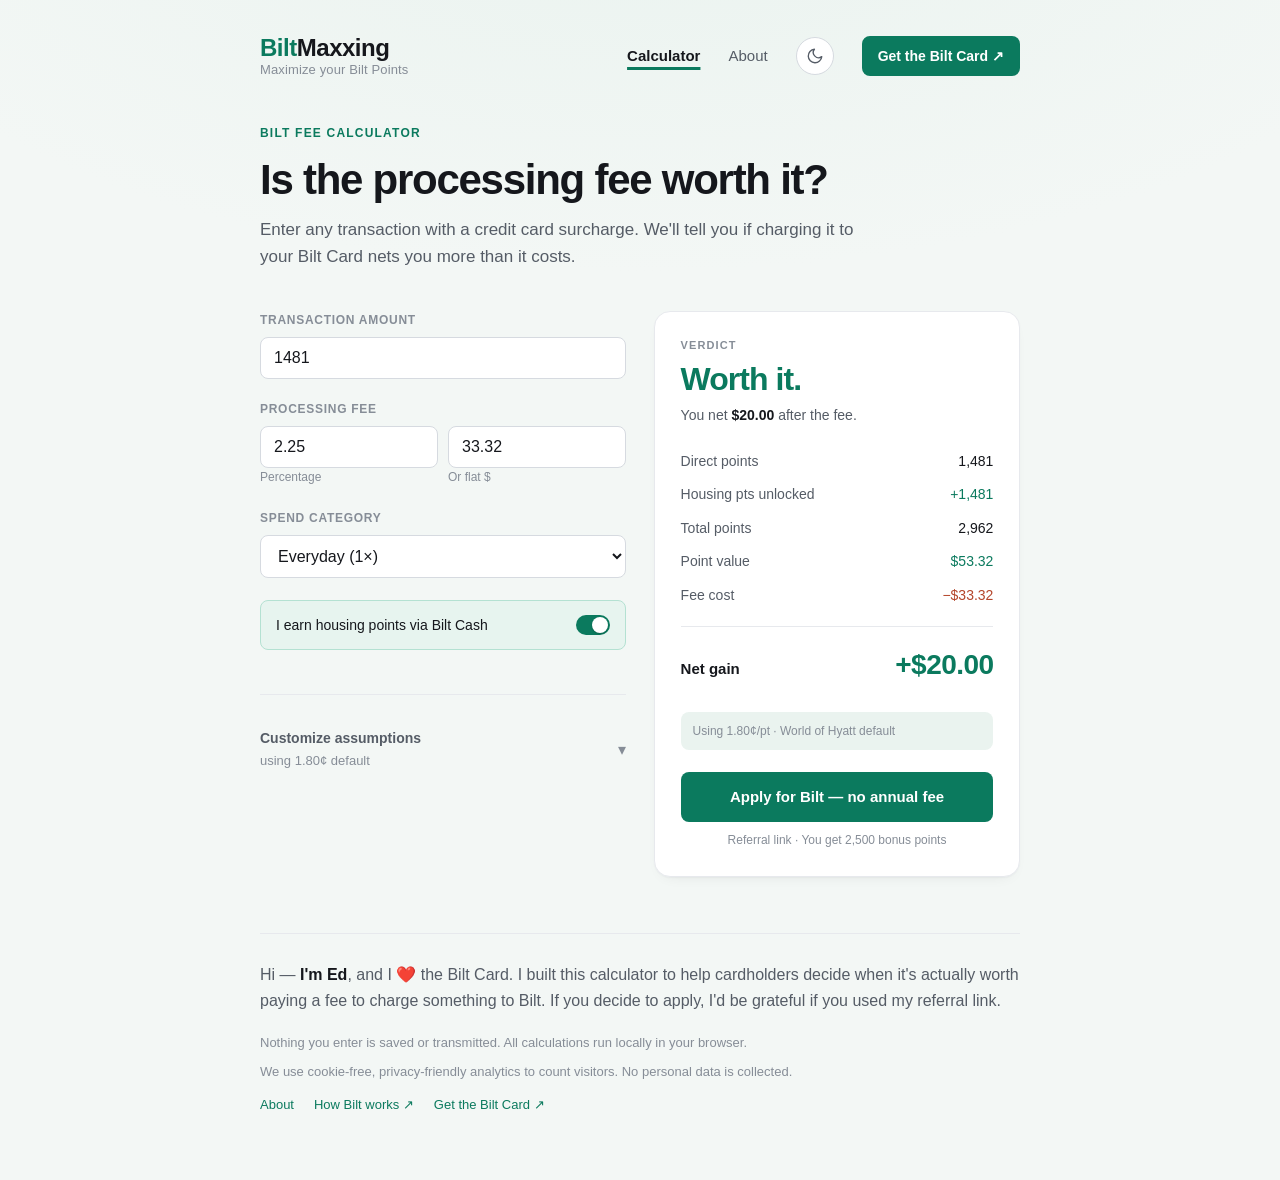
==== index.html @ 5be27d8b "chore: remove hardcoded number of transfer partners" ====
<!DOCTYPE html>
<html lang="en">
<head>
  <meta charset="UTF-8" />
  <meta name="viewport" content="width=device-width, initial-scale=1.0" />
  <title>BiltMaxxing — Is the processing fee worth it?</title>
  <meta name="description" content="Enter any transaction with a credit card surcharge. Find out if paying it to your Bilt Card nets you more than it costs." />
  <link rel="icon" href="favicon.svg" type="image/svg+xml" />
  <link rel="stylesheet" href="style.css" />
  <script>
    (function () {
      function apply(t) {
        if (t === 'bilt') document.documentElement.setAttribute('data-theme', 'bilt');
        else document.documentElement.removeAttribute('data-theme');
      }
      var qp = new URLSearchParams(location.search).get('theme');
      var stored = null; try { stored = localStorage.getItem('bon-theme'); } catch (e) {}
      var sysDark = window.matchMedia && window.matchMedia('(prefers-color-scheme: dark)').matches;
      apply(qp || stored || (sysDark ? 'bilt' : 'light'));
      window.toggleTheme = function () {
        var next = document.documentElement.getAttribute('data-theme') === 'bilt' ? 'light' : 'bilt';
        apply(next);
        try { localStorage.setItem('bon-theme', next); } catch (e) {}
      };
    })();
  </script>
</head>
<body>

<h1 class="sr-only">BiltMaxxing — Bilt fee calculator</h1>

<div class="page-bg">
<div class="site">

  <nav class="nav">
    <div class="nav-logo-group">
      <div class="nav-logo"><span class="teal">Bilt</span>Maxxing</div>
      <div class="nav-tagline">Maximize your Bilt Points</div>
    </div>
    <div class="nav-links">
      <a href="index.html" class="nav-link active">Calculator</a>
      <a href="about.html" class="nav-link">About</a>
      <button class="theme-btn" type="button" onclick="toggleTheme()" aria-label="Switch between light and dark" title="Switch theme">
        <svg class="ic-moon" viewBox="0 0 24 24" fill="none" stroke="currentColor" stroke-width="1.8" stroke-linecap="round" stroke-linejoin="round"><path d="M21 12.8A9 9 0 1 1 11.2 3a7 7 0 0 0 9.8 9.8Z"></path></svg>
        <svg class="ic-sun" viewBox="0 0 24 24" fill="none" stroke="currentColor" stroke-width="1.8" stroke-linecap="round" stroke-linejoin="round"><circle cx="12" cy="12" r="4"></circle><path d="M12 2v2M12 20v2M4.9 4.9l1.4 1.4M17.7 17.7l1.4 1.4M2 12h2M20 12h2M4.9 19.1l1.4-1.4M17.7 6.3l1.4-1.4"></path></svg>
      </button>
      <a href="https://www.bilt.com/card?invite=K5TUKEWD" target="_blank" rel="noopener" class="nav-cta">Get the Bilt Card ↗</a>
    </div>
  </nav>

  <div class="hero">
    <div class="hero-eyebrow">Bilt fee calculator</div>
    <h2 class="hero-headline">Is the processing fee worth it?</h2>
    <p class="hero-sub">Enter any transaction with a credit card surcharge. We'll tell you if charging it to your Bilt Card nets you more than it costs.</p>
  </div>

  <div class="calc-grid">
    <div class="input-panel">

      <div class="field">
        <label for="amount">Transaction amount</label>
        <input type="number" id="amount" value="1481" min="0" oninput="syncFee();calc()" />
      </div>

      <div class="field">
        <label>Processing fee</label>
        <div class="field-row">
          <div>
            <input type="number" id="feePct" value="2.25" step="0.01" min="0" oninput="syncFee('pct')" />
            <div class="field-hint">Percentage</div>
          </div>
          <div>
            <input type="number" id="feeDollar" min="0" step="0.01" oninput="syncFee('dollar')" />
            <div class="field-hint">Or flat $</div>
          </div>
        </div>
      </div>

      <div class="field">
        <label for="category">Spend category</label>
        <select id="category" onchange="calc()">
          <option value="1">Everyday (1×)</option>
          <option value="3">Dining (3×)</option>
          <option value="3">Grocery (3×)</option>
          <option value="2">Travel (2×)</option>
        </select>
      </div>

      <div class="toggle-row on" id="toggleRow" onclick="toggleHousing()" role="switch" aria-checked="true" tabindex="0">
        <span class="toggle-label">I earn housing points via Bilt Cash</span>
        <div class="toggle on" id="housingToggle" aria-hidden="true"></div>
      </div>

      <div class="section-divider"></div>

      <div class="disclosure-trigger" onclick="toggleAdv()" role="button" aria-expanded="false" id="advTrigger">
        <div>
          <div class="dt-label">Customize assumptions</div>
          <div class="dt-hint" id="advHint">using 1.80¢ default</div>
        </div>
        <span class="dt-chevron" id="advChevron">▾</span>
      </div>

      <div class="disclosure" id="advDisclosure" aria-hidden="true">
        <div class="disclosure-inner">

          <div class="housing-module">
            <div class="hm-header">
              <span class="hm-title">Housing points unlock</span>
              <span class="hm-badge" id="hmBadge">Enter rent below</span>
            </div>
            <div class="hm-body">
              <div class="hm-row">
                <div class="field" style="margin-bottom:0;">
                  <label for="housing">Monthly housing payment</label>
                  <input type="number" id="housing" placeholder="6000" min="0" oninput="updateHousing()" />
                  <div class="field-hint">Rent or mortgage</div>
                </div>
                <div class="threshold-card">
                  <div class="tc-label">Unlock threshold</div>
                  <div class="tc-val" id="tcVal">—</div>
                  <div class="tc-sub">75% of housing</div>
                </div>
              </div>
              <div class="hm-insight" id="hmInsight" style="color:var(--ink-3);font-style:italic;font-size:13px;">Enter your housing payment to see your unlock threshold.</div>
              <div class="opt-toggle" onclick="toggleProgress()" role="checkbox" aria-checked="false" tabindex="0">
                <div class="opt-box" id="progressBox" aria-hidden="true"></div>
                Track this month's progress
              </div>
              <div id="progressSection" style="display:none;margin-top:4px;">
                <div class="field" style="margin-bottom:6px;">
                  <label for="soFar">Non-housing spend so far</label>
                  <input type="number" id="soFar" placeholder="0" min="0" oninput="updateHousing()" />
                </div>
                <div class="progress-track"><div class="progress-fill" id="pFill" style="width:0%"></div></div>
                <div class="progress-meta"><span id="pLeft">$0 charged</span><span id="pRight">—</span></div>
              </div>
            </div>
          </div>

          <div class="section-divider" style="margin:0.25rem 0 1.35rem;"></div>

          <div class="partner-section">
            <div class="ps-label">Your redemption partners</div>
            <div class="chip-grid" id="chipGrid"></div>
            <span class="show-more-link" id="showMoreLink" onclick="toggleExtra()">+ Show all partners</span>
          </div>

          <div class="blend-bar">
            <div>
              <div class="blend-left-text" id="blendText">No partners selected</div>
              <div class="blend-left-sub" id="blendSub">Default: Hyatt at 1.80¢</div>
            </div>
            <div style="display:flex;align-items:baseline;gap:3px;">
              <input class="cpp-override" type="number" id="cppOverride" value="1.80" step="0.05" min="0.01" oninput="onOverride()" aria-label="CPP override" />
              <span class="cpp-unit">¢ / pt</span>
            </div>
          </div>

        </div>
      </div>

    </div>

    <div class="result-panel">
      <div class="verdict">
        <div class="verdict-label">Verdict</div>
        <div class="verdict-main yes" id="verdictMain">Worth it.</div>
        <div class="verdict-sub" id="verdictSub"></div>
      </div>
      <div class="breakdown">
        <div class="br-row"><span class="br-k">Direct points</span><span class="br-v" id="bDirect">—</span></div>
        <div class="br-row"><span class="br-k">Housing pts unlocked</span><span class="br-v pos" id="bHousing">+0</span></div>
        <div class="br-row"><span class="br-k">Total points</span><span class="br-v" id="bTotal">—</span></div>
        <div class="br-row"><span class="br-k">Point value</span><span class="br-v pos" id="bValue">—</span></div>
        <div class="br-row"><span class="br-k">Fee cost</span><span class="br-v neg" id="bFee">—</span></div>
      </div>
      <div class="result-divider"></div>
      <div class="net-row">
        <span class="net-k">Net gain</span>
        <span class="net-v" id="netV">—</span>
      </div>
      <div class="cpp-context" id="cppContext">Using 1.80¢/pt · World of Hyatt default</div>
      <a href="https://www.bilt.com/card?invite=K5TUKEWD" target="_blank" rel="noopener" class="apply-btn">Apply for Bilt — no annual fee</a>
      <div class="apply-sub">Referral link · You get 2,500 bonus points</div>
    </div>
  </div>

  <footer class="footer">
    <div class="footer-note">Hi — <strong>I'm Ed</strong>, and I ❤️ the Bilt Card. I built this calculator to help cardholders decide when it's actually worth paying a fee to charge something to Bilt. If you decide to apply, I'd be grateful if you used my referral link.</div>
    <div class="footer-line">Nothing you enter is saved or transmitted. All calculations run locally in your browser.</div>
    <div class="footer-line">We use cookie-free, privacy-friendly analytics to count visitors. No personal data is collected.</div>
    <div class="footer-links">
      <a href="about.html">About</a>
      <a href="https://biltrewards.com/card" target="_blank" rel="noopener">How Bilt works ↗</a>
      <a href="https://www.bilt.com/card?invite=K5TUKEWD" target="_blank" rel="noopener">Get the Bilt Card ↗</a>
    </div>
  </footer>

</div>
</div>

<script src="calculator.js"></script>
<script defer src="https://cdn.vercel-insights.com/v1/script.js"></script>
</body>
</html>
---- style.css ----
*, *::before, *::after { box-sizing: border-box; margin: 0; padding: 0; }

:root {
  --font-sans: -apple-system, BlinkMacSystemFont, 'Segoe UI', 'Helvetica Neue', Arial, sans-serif;
  --font-display: -apple-system, BlinkMacSystemFont, 'Segoe UI', 'Helvetica Neue', Arial, sans-serif;

  /* ── Neutral ink + surfaces (shared by both themes) ── */
  --ink-1: #15171C;
  --ink-2: #555C66;
  --ink-3: #868D97;
  --ink-4: #AEB4BD;
  --border-1: #E7E9ED;
  --border-2: #D6DAE0;
  --surface: #FFFFFF;

  /* ── Semantic: positive / negative (financial clarity, shared) ── */
  --pos: #0B7A5E;
  --pos-strong: #075F49;
  --pos-soft: #E7F4EF;
  --pos-mid: #B4E1D2;
  --pos-ink: #064A38;
  --neg: #B4452A;
  --neg-ink: #8A3520;

  --rk: 1;
  --radius-sm: calc(8px * var(--rk));
  --radius-md: calc(11px * var(--rk));
  --radius-lg: calc(16px * var(--rk));
  --radius-xl: calc(20px * var(--rk));

  --shadow-1: 0 1px 2px rgba(20,26,40,0.04), 0 6px 16px -10px rgba(20,26,40,0.12);
  --shadow-2: 0 2px 6px rgba(20,26,40,0.05), 0 18px 40px -18px rgba(20,26,40,0.22);

  /* ── Theme A · Evergreen (default) ── */
  --accent: #0B7A5E;
  --accent-strong: #075F49;
  --accent-press: #054536;
  --accent-soft: #E7F4EF;
  --accent-mid: #B4E1D2;
  --accent-ink: #064A38;
  --page-bg: #F3F7F5;
  --page-tint: #EAF3EF;
}

[data-theme="bilt"] {
  /* ── Theme B · Bilt · dark mode · deep navy + pale-blue primary (brand-true) ── */
  --accent: #ADCBF5;
  --accent-strong: #C2D8F8;
  --accent-press: #93B9F0;
  --accent-soft: #18222F;
  --accent-mid: #27384F;
  --accent-ink: #BCD3F7;

  --ink-1: #FFFFFF;
  --ink-2: #AEB6C2;
  --ink-3: #79828F;
  --ink-4: #565E6B;
  --border-1: #222B37;
  --border-2: #2E3845;
  --surface: #141A24;

  --pos: #35D08A;
  --pos-strong: #2BB377;
  --neg: #F0795F;
  --neg-ink: #F0795F;

  --page-bg: #0A0D14;
  --page-tint: #121A28;
  --shadow-1: 0 1px 2px rgba(0,0,0,0.4), 0 18px 40px -22px rgba(0,0,0,0.7);
  --shadow-2: 0 2px 6px rgba(0,0,0,0.4), 0 28px 60px -24px rgba(0,0,0,0.75);
}

html { -webkit-text-size-adjust: 100%; }
body {
  font-family: var(--font-sans);
  -webkit-font-smoothing: antialiased;
  text-rendering: optimizeLegibility;
  color: var(--ink-1);
  font-size: 16px;
  line-height: 1.6;
}

/* ── Shared layout ── */

.page-bg {
  background:
    radial-gradient(120% 60% at 50% -10%, var(--page-tint) 0%, var(--page-bg) 55%) no-repeat,
    var(--page-bg);
  min-height: 100vh;
  padding: 0 1.5rem;
}
.site { max-width: 760px; margin: 0 auto; padding: 2.25rem 0 4rem; }

/* ── Nav ── */

.nav {
  display: flex; align-items: center; justify-content: space-between;
  gap: 1.25rem; flex-wrap: wrap;
  margin-bottom: 3rem;
}
.nav-logo-group { display: flex; flex-direction: column; gap: 3px; }
.nav-logo {
  font-family: var(--font-display);
  font-size: 24px; font-weight: 700; letter-spacing: -0.02em;
  color: var(--ink-1); line-height: 1;
}
.nav-logo .teal { color: var(--accent); }
.nav-tagline {
  font-size: 13px; color: var(--ink-3);
  letter-spacing: 0.01em; line-height: 1;
}
.nav-links { display: flex; gap: 1.75rem; align-items: center; }
.nav-link {
  font-size: 15px; font-weight: 500; color: var(--ink-2);
  text-decoration: none; cursor: pointer; transition: color 0.12s;
}
.nav-link:hover { color: var(--ink-1); }
.nav-link.active { color: var(--ink-1); font-weight: 600; text-decoration: underline; text-decoration-color: var(--accent); text-decoration-thickness: 3px; text-underline-offset: 6px; }
.nav-cta {
  font-size: 14px; font-weight: 600; color: var(--surface);
  background: var(--accent); border: none;
  border-radius: var(--radius-sm); padding: 9px 16px;
  cursor: pointer; font-family: var(--font-sans);
  text-decoration: none; white-space: nowrap;
  transition: background 0.12s;
}
.nav-cta:hover { background: var(--accent-strong); }

.theme-btn {
  width: 38px; height: 38px; flex-shrink: 0;
  display: inline-flex; align-items: center; justify-content: center;
  border-radius: 999px; border: 1px solid var(--border-2);
  background: var(--surface); color: var(--ink-2); cursor: pointer;
  transition: background 0.12s, border-color 0.12s, color 0.12s;
}
.theme-btn:hover { color: var(--ink-1); border-color: var(--ink-3); }
.theme-btn svg { width: 18px; height: 18px; display: block; }
.theme-btn .ic-sun { display: none; }
[data-theme="bilt"] .theme-btn .ic-moon { display: none; }
[data-theme="bilt"] .theme-btn .ic-sun { display: block; }

/* ── Footer ── */

.footer { margin-top: 3.5rem; padding-top: 1.75rem; border-top: 1px solid var(--border-1); display: flex; flex-direction: column; gap: 8px; }
.footer-note { font-size: 16px; color: var(--ink-2); line-height: 1.6; margin-bottom: 0.75rem; }
.footer-note strong { color: var(--ink-1); font-weight: 600; }
.footer-line { font-size: 13px; color: var(--ink-3); line-height: 1.6; }
.footer-line a { color: var(--accent); text-decoration: none; }
.footer-line a:hover { text-decoration: underline; }
.footer-links { display: flex; flex-wrap: wrap; gap: 1.25rem; margin-top: 4px; }
.footer-links a { font-size: 13px; font-weight: 500; color: var(--accent); text-decoration: none; cursor: pointer; }
.footer-links a:hover { text-decoration: underline; }

/* ══════════════════════════════
   Calculator page (index.html)
   ══════════════════════════════ */

.hero { margin-bottom: 2.5rem; max-width: 620px; }
.hero-eyebrow { font-size: 12px; font-weight: 600; letter-spacing: 0.1em; text-transform: uppercase; color: var(--accent); margin-bottom: 0.85rem; }
.hero-headline { font-family: var(--font-display); font-size: clamp(30px, 6vw, 42px); font-weight: 600; letter-spacing: -0.03em; line-height: 1.08; color: var(--ink-1); margin-bottom: 0.85rem; text-wrap: balance; }
.hero-sub { font-size: 17px; color: var(--ink-2); line-height: 1.6; }

.calc-grid { display: grid; grid-template-columns: 1fr 1fr; gap: 1.75rem; align-items: start; }
.input-panel { display: flex; flex-direction: column; }

.field { display: flex; flex-direction: column; gap: 7px; margin-bottom: 1.35rem; }
.field label { font-size: 12px; font-weight: 600; color: var(--ink-3); letter-spacing: 0.06em; text-transform: uppercase; }
.field input, .field select {
  font-size: 16px; color: var(--ink-1);
  background: var(--surface);
  border: 1px solid var(--border-2);
  border-radius: var(--radius-sm);
  padding: 11px 13px; width: 100%; font-family: var(--font-sans);
  transition: border-color 0.12s, box-shadow 0.12s;
}
.field input::placeholder { color: var(--ink-4); }
.field input:focus, .field select:focus { outline: none; border-color: var(--accent); box-shadow: 0 0 0 3px var(--accent-soft); }
.field-row { display: grid; grid-template-columns: 1fr 1fr; gap: 10px; }
.field-hint { font-size: 12px; color: var(--ink-3); }

.section-divider { height: 1px; background: var(--border-1); margin: 1.35rem 0; }

.toggle-row {
  display: flex; align-items: center; justify-content: space-between;
  gap: 12px; padding: 13px 15px; background: var(--accent-soft);
  border: 1px solid var(--accent-mid);
  border-radius: var(--radius-sm);
  cursor: pointer; margin-bottom: 1.35rem;
  transition: background 0.12s, border-color 0.12s;
}
.toggle-row.off { background: var(--surface); border-color: var(--border-1); }
.toggle-label { font-size: 14px; font-weight: 500; color: var(--ink-1); }
.toggle { width: 34px; height: 20px; background: var(--border-2); border-radius: 100px; position: relative; transition: background 0.15s; flex-shrink: 0; }
.toggle.on { background: var(--accent); }
.toggle::after { content: ''; position: absolute; top: 2px; left: 2px; width: 16px; height: 16px; background: white; border-radius: 50%; transition: left 0.15s; box-shadow: 0 1px 2px rgba(0,0,0,0.2); }
.toggle.on::after { left: 16px; }

.disclosure-trigger { display: flex; align-items: center; justify-content: space-between; gap: 12px; cursor: pointer; padding: 11px 0; user-select: none; }
.disclosure-trigger:hover .dt-label { color: var(--ink-1); }
.dt-label { font-size: 14px; color: var(--ink-2); font-weight: 600; }
.dt-hint { font-size: 13px; color: var(--ink-3); margin-top: 1px; }
.dt-chevron { font-size: 16px; color: var(--ink-3); transition: transform 0.2s; display: inline-block; }
.dt-chevron.open { transform: rotate(180deg); }
.disclosure { overflow: hidden; max-height: 0; transition: max-height 0.35s ease; }
.disclosure.open { max-height: 1400px; }
.disclosure-inner { padding-top: 0.85rem; padding-bottom: 0.5rem; }

.housing-module { border: 1px solid var(--border-1); border-radius: var(--radius-md); overflow: hidden; margin-bottom: 1.35rem; background: var(--surface); }
.hm-header { padding: 11px 14px; background: var(--accent-soft); border-bottom: 1px solid var(--accent-mid); display: flex; align-items: center; justify-content: space-between; gap: 10px; }
.hm-title { font-size: 12px; font-weight: 600; color: var(--accent-ink); text-transform: uppercase; letter-spacing: 0.06em; }
.hm-badge { font-size: 12px; color: var(--accent-ink); background: var(--accent-mid); border-radius: 100px; padding: 3px 11px; font-weight: 600; white-space: nowrap; }
.hm-body { padding: 1.15rem; display: flex; flex-direction: column; gap: 12px; }
.hm-row { display: grid; grid-template-columns: 1fr 1fr; gap: 12px; align-items: end; }
.threshold-card { background: var(--page-tint); border-radius: var(--radius-sm); padding: 10px 12px; }
.tc-label { font-size: 11px; color: var(--ink-3); text-transform: uppercase; letter-spacing: 0.06em; font-weight: 600; margin-bottom: 4px; }
.tc-val { font-family: var(--font-display); font-size: 21px; font-weight: 600; letter-spacing: -0.02em; color: var(--ink-1); }
.tc-sub { font-size: 11px; color: var(--ink-3); margin-top: 2px; }
.hm-insight { font-size: 14px; line-height: 1.55; color: var(--ink-2); }
.hm-insight strong { color: var(--accent); font-weight: 600; }

.opt-toggle { display: flex; align-items: center; gap: 9px; cursor: pointer; font-size: 13px; color: var(--ink-3); user-select: none; }
.opt-toggle:hover { color: var(--ink-2); }
.opt-box { width: 18px; height: 18px; border: 1px solid var(--border-2); border-radius: 5px; display: flex; align-items: center; justify-content: center; background: var(--surface); flex-shrink: 0; font-size: 11px; color: var(--surface); }
.opt-box.on { background: var(--accent); border-color: var(--accent); }
.progress-track { height: 7px; background: var(--accent-soft); border-radius: 100px; overflow: hidden; margin-top: 6px; }
.progress-fill { height: 100%; border-radius: 100px; background: var(--accent); transition: width 0.3s; }
.progress-fill.over { background: var(--pos); }
.progress-fill.low { background: var(--neg); }
.progress-meta { display: flex; justify-content: space-between; font-size: 12px; color: var(--ink-3); margin-top: 6px; }

.partner-section { margin-bottom: 1.35rem; }
.ps-label { font-size: 12px; font-weight: 600; color: var(--ink-3); letter-spacing: 0.06em; text-transform: uppercase; margin-bottom: 10px; }
.chip-grid { display: flex; flex-wrap: wrap; gap: 7px; margin-bottom: 10px; }
.chip { display: flex; align-items: center; gap: 7px; padding: 6px 12px 6px 8px; border: 1px solid var(--border-2); border-radius: 100px; cursor: pointer; background: var(--surface); user-select: none; transition: border-color 0.12s, background 0.12s; }
.chip:hover { border-color: var(--accent); }
.chip.selected { border: 1.5px solid var(--accent); background: var(--accent-soft); }
.chip-logo { width: 18px; height: 18px; border-radius: 4px; flex-shrink: 0; object-fit: contain; }
.chip-name { font-size: 13px; color: var(--ink-1); white-space: nowrap; }
.chip-cpp { font-size: 11px; color: var(--accent-ink); font-weight: 600; background: var(--accent-mid); border-radius: 100px; padding: 1px 7px; opacity: 0; transition: opacity 0.15s; white-space: nowrap; }
.chip.selected .chip-cpp { opacity: 1; }
.show-more-link { font-size: 13px; font-weight: 500; color: var(--accent); cursor: pointer; }
.show-more-link:hover { text-decoration: underline; }

.blend-bar { background: var(--surface); border: 1px solid var(--border-1); border-radius: var(--radius-md); padding: 12px 14px; display: flex; align-items: center; justify-content: space-between; gap: 12px; margin-bottom: 1.35rem; }
.blend-left-text { font-size: 14px; font-weight: 500; color: var(--ink-2); }
.blend-left-sub { font-size: 12px; color: var(--ink-3); margin-top: 2px; }
.cpp-override { font-family: var(--font-display); font-size: 21px; font-weight: 600; background: none; border: none; border-bottom: 1.5px solid var(--border-2); color: var(--accent); width: 58px; text-align: right; padding: 0 2px; letter-spacing: -0.02em; }
.cpp-override:focus { outline: none; border-bottom-color: var(--accent); }
.cpp-unit { font-size: 13px; color: var(--ink-2); }

/* Result panel */
.result-panel { background: var(--surface); border: 1px solid var(--border-1); border-radius: var(--radius-lg); padding: 1.6rem; position: sticky; top: 1.5rem; box-shadow: var(--shadow-1); }
.verdict { margin-bottom: 1.5rem; }
.verdict-label { font-size: 11px; font-weight: 600; letter-spacing: 0.1em; text-transform: uppercase; color: var(--ink-3); margin-bottom: 0.55rem; }
.verdict-main { font-family: var(--font-display); font-size: 32px; font-weight: 600; letter-spacing: -0.03em; line-height: 1.05; }
.verdict-main.yes { color: var(--pos); }
.verdict-main.no { color: var(--neg); }
.verdict-main.neutral { color: var(--ink-2); }
.verdict-sub { font-size: 14px; color: var(--ink-2); margin-top: 8px; line-height: 1.5; }
.verdict-sub strong { color: var(--ink-1); font-weight: 600; }
.breakdown { display: flex; flex-direction: column; gap: 11px; margin-bottom: 1.25rem; }
.br-row { display: flex; justify-content: space-between; align-items: baseline; gap: 12px; }
.br-k { font-size: 14px; color: var(--ink-2); white-space: nowrap; }
.br-v { font-family: var(--font-display); font-size: 14px; font-weight: 500; color: var(--ink-1); font-variant-numeric: tabular-nums; }
.br-v.pos { color: var(--pos); }
.br-v.neg { color: var(--neg); }
.result-divider { height: 1px; background: var(--border-1); margin: 1rem 0; }
.net-row { display: flex; justify-content: space-between; align-items: baseline; gap: 12px; margin-bottom: 1.5rem; }
.net-k { font-size: 15px; font-weight: 600; color: var(--ink-1); }
.net-v { font-family: var(--font-display); font-size: 28px; font-weight: 600; letter-spacing: -0.02em; font-variant-numeric: tabular-nums; color: var(--pos); }
.net-v.neg { color: var(--neg); }
.cpp-context { font-size: 12px; color: var(--ink-3); margin-bottom: 1.4rem; line-height: 1.5; padding: 10px 12px; background: var(--page-tint); border-radius: var(--radius-sm); }
.apply-btn { display: block; width: 100%; padding: 13px; background: var(--accent); color: var(--surface); border: none; border-radius: var(--radius-sm); font-size: 15px; font-weight: 600; cursor: pointer; font-family: var(--font-sans); text-decoration: none; text-align: center; transition: background 0.12s; }
.apply-btn:hover { background: var(--accent-strong); }
.apply-btn:active { background: var(--accent-press); }
.apply-sub { font-size: 12px; color: var(--ink-3); text-align: center; margin-top: 9px; }

/* ══════════════════════════════
   About page (about.html)
   ══════════════════════════════ */

.about .nav { margin-bottom: 4rem; }

.beat { padding: 2.25rem 0; border-top: 1px solid var(--border-1); }
.beat:last-of-type { border-bottom: 1px solid var(--border-1); }
.beat-num { font-size: 12px; font-weight: 600; letter-spacing: 0.1em; text-transform: uppercase; color: var(--accent); margin-bottom: 1.1rem; }
.beat-text { font-size: 24px; font-weight: 400; letter-spacing: -0.02em; line-height: 1.45; color: var(--ink-1); text-wrap: pretty; }
.beat-text strong { font-weight: 600; }
.beat-text .muted { color: var(--ink-2); }

.examples { display: flex; flex-wrap: wrap; gap: 9px; margin-top: 1.4rem; }
.example-pill { font-size: 14px; font-weight: 500; color: var(--accent-ink); background: var(--accent-soft); border: 1px solid var(--accent-mid); border-radius: 100px; padding: 6px 15px; }

.caveat {
  margin-top: 3rem;
  padding: 1.4rem 1.6rem;
  background: var(--surface);
  border: 1px solid var(--border-1);
  border-left: 3px solid var(--neg);
  border-radius: 0 var(--radius-md) var(--radius-md) 0;
  box-shadow: var(--shadow-1);
}
.caveat-label { font-size: 12px; font-weight: 600; letter-spacing: 0.1em; text-transform: uppercase; color: var(--neg); margin-bottom: 0.6rem; }
.caveat-text { font-size: 16px; color: var(--ink-2); line-height: 1.6; }
.caveat-text strong { color: var(--ink-1); font-weight: 600; }

.cta-block { margin-top: 3rem; display: flex; align-items: center; flex-wrap: wrap; gap: 1.25rem; }
.cta-btn { padding: 13px 24px; background: var(--accent); color: var(--surface); border: none; border-radius: var(--radius-sm); font-size: 15px; font-weight: 600; cursor: pointer; font-family: var(--font-sans); text-decoration: none; display: inline-block; transition: background 0.12s; }
.cta-btn:hover { background: var(--accent-strong); }
.cta-secondary { font-size: 15px; color: var(--ink-2); }
.cta-secondary a { color: var(--accent); text-decoration: none; font-weight: 500; }
.cta-secondary a:hover { text-decoration: underline; }

/* ── Accessibility ── */
.sr-only { position: absolute; width: 1px; height: 1px; padding: 0; margin: -1px; overflow: hidden; clip: rect(0,0,0,0); white-space: nowrap; border: 0; }

/* ══════════════════════════════
   Responsive · mobile
   ══════════════════════════════ */

@media (max-width: 720px) {
  .page-bg { padding: 0 1.15rem; }
  .site { padding: 1.5rem 0 3rem; }

  .nav { margin-bottom: 2.25rem; }
  .nav-links { gap: 1.25rem; width: 100%; }
  .nav-cta { margin-left: auto; }

  .hero { margin-bottom: 2rem; }

  .calc-grid { grid-template-columns: 1fr; gap: 1.5rem; }
  .result-panel { position: static; }
}

@media (max-width: 420px) {
  .nav-links { gap: 1rem; }
  .nav-link { font-size: 14px; }
  .field-row { grid-template-columns: 1fr; }
  .hm-row { grid-template-columns: 1fr; }
}

/* ══════════════════════════════
   Surface treatment (tweakable via data-surface)
   ══════════════════════════════ */

/* Bordered — flat hairline, no elevation (editorial, minimal) */
[data-surface="bordered"] .result-panel,
[data-surface="bordered"] .housing-module,
[data-surface="bordered"] .blend-bar,
[data-surface="bordered"] .caveat {
  background: var(--surface);
  border: 1px solid var(--border-2);
  box-shadow: none;
}
[data-surface="bordered"] .caveat { border-left: 3px solid var(--neg); }

/* Floating — borderless, lifted on shadow (app-like, premium) */
[data-surface="floating"] .result-panel {
  border-color: transparent;
  box-shadow: var(--shadow-2);
}
[data-surface="floating"] .housing-module,
[data-surface="floating"] .blend-bar {
  border-color: transparent;
  box-shadow: var(--shadow-1);
}
[data-surface="floating"] .caveat {
  border: 1px solid transparent;
  border-left: 3px solid var(--neg);
  box-shadow: var(--shadow-2);
}

/* Solid — filled tinted blocks, no border or shadow (bold, blocky) */
[data-surface="solid"] .result-panel,
[data-surface="solid"] .housing-module,
[data-surface="solid"] .blend-bar,
[data-surface="solid"] .caveat {
  background: var(--page-tint);
  border-color: transparent;
  box-shadow: none;
}
[data-surface="solid"] .caveat { border-left: 3px solid var(--neg); }
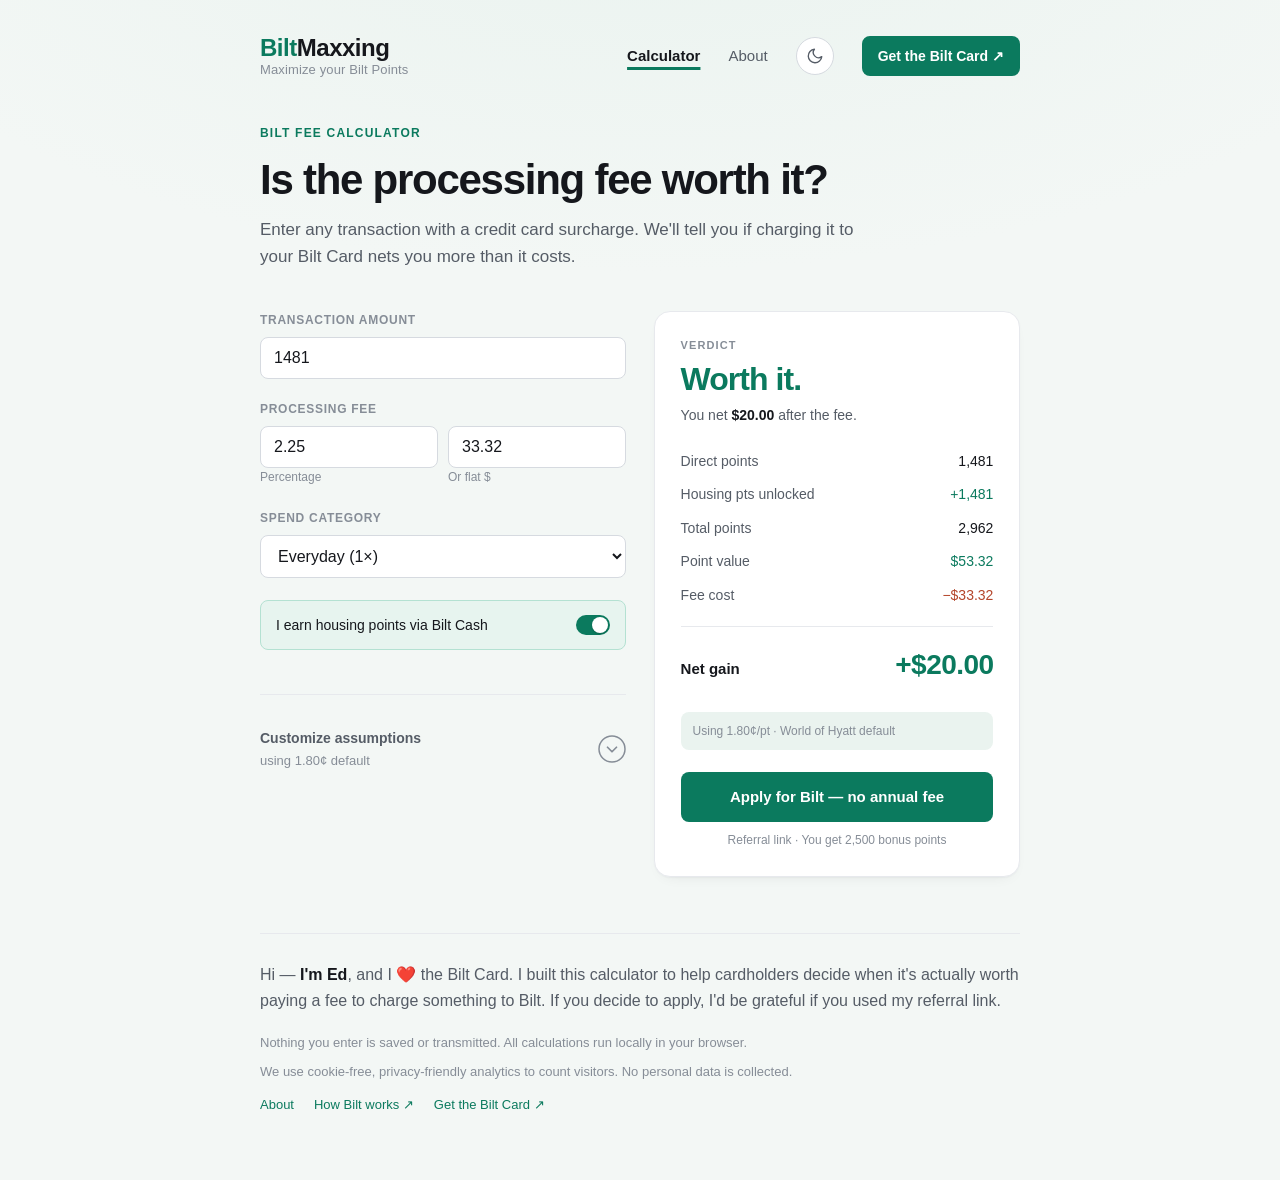
==== commit 797d357d: "chore: replaced weak chevron with SVG icon" ====
--- a/index.html
+++ b/index.html
@@ -98,7 +98,13 @@
           <div class="dt-label">Customize assumptions</div>
           <div class="dt-hint" id="advHint">using 1.80¢ default</div>
         </div>
-        <span class="dt-chevron" id="advChevron">▾</span>
+        <span class="dt-chevron" id="advChevron" aria-hidden="true">
+          <svg width="28" height="28" viewBox="0 0 28 28" fill="none">
+            <circle cx="14" cy="14" r="13" stroke="currentColor" stroke-width="1.5"></circle>
+            <path d="M9.5 12.25 14 16.75l4.5-4.5" stroke="currentColor" stroke-width="1.75"
+                  stroke-linecap="round" stroke-linejoin="round"></path>
+          </svg>
+        </span>
       </div>
 
       <div class="disclosure" id="advDisclosure" aria-hidden="true">
--- a/style.css
+++ b/style.css
@@ -199,11 +199,19 @@
 .disclosure-trigger:hover .dt-label { color: var(--ink-1); }
 .dt-label { font-size: 14px; color: var(--ink-2); font-weight: 600; }
 .dt-hint { font-size: 13px; color: var(--ink-3); margin-top: 1px; }
-.dt-chevron { font-size: 16px; color: var(--ink-3); transition: transform 0.2s; display: inline-block; }
-.dt-chevron.open { transform: rotate(180deg); }
+.disclosure-inner { padding-top: 0.85rem; padding-bottom: 0.5rem; }
 .disclosure { overflow: hidden; max-height: 0; transition: max-height 0.35s ease; }
 .disclosure.open { max-height: 1400px; }
-.disclosure-inner { padding-top: 0.85rem; padding-bottom: 0.5rem; }
+.dt-chevron {
+  color: var(--ink-3);
+  display: inline-flex; align-items: center; justify-content: center;
+  flex-shrink: 0;
+  transition: transform 0.2s, color 0.2s;
+}
+.dt-chevron svg { display: block; }
+.disclosure-trigger:hover .dt-chevron { color: var(--accent); }
+.dt-chevron.open { transform: rotate(180deg); }
+
 
 .housing-module { border: 1px solid var(--border-1); border-radius: var(--radius-md); overflow: hidden; margin-bottom: 1.35rem; background: var(--surface); }
 .hm-header { padding: 11px 14px; background: var(--accent-soft); border-bottom: 1px solid var(--accent-mid); display: flex; align-items: center; justify-content: space-between; gap: 10px; }
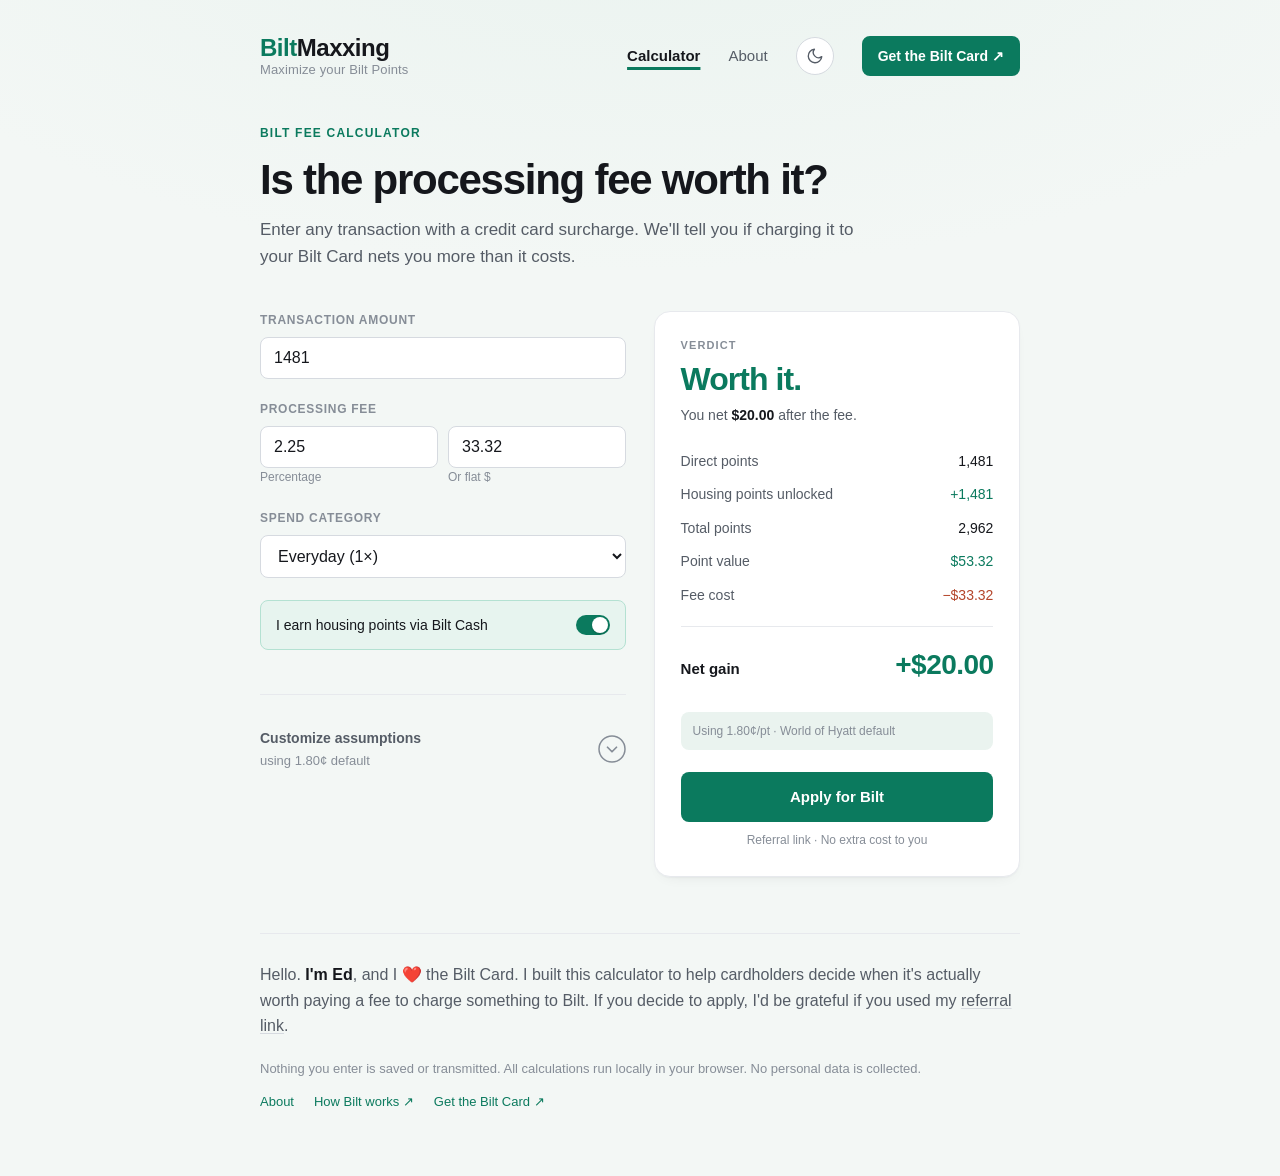
==== commit f356b363: "chore: copy improvements" ====
--- a/index.html
+++ b/index.html
@@ -176,7 +176,7 @@
       </div>
       <div class="breakdown">
         <div class="br-row"><span class="br-k">Direct points</span><span class="br-v" id="bDirect">—</span></div>
-        <div class="br-row"><span class="br-k">Housing pts unlocked</span><span class="br-v pos" id="bHousing">+0</span></div>
+        <div class="br-row"><span class="br-k">Housing points unlocked</span><span class="br-v pos" id="bHousing">+0</span></div>
         <div class="br-row"><span class="br-k">Total points</span><span class="br-v" id="bTotal">—</span></div>
         <div class="br-row"><span class="br-k">Point value</span><span class="br-v pos" id="bValue">—</span></div>
         <div class="br-row"><span class="br-k">Fee cost</span><span class="br-v neg" id="bFee">—</span></div>
@@ -187,15 +187,14 @@
         <span class="net-v" id="netV">—</span>
       </div>
       <div class="cpp-context" id="cppContext">Using 1.80¢/pt · World of Hyatt default</div>
-      <a href="https://www.bilt.com/card?invite=K5TUKEWD" target="_blank" rel="noopener" class="apply-btn">Apply for Bilt — no annual fee</a>
-      <div class="apply-sub">Referral link · You get 2,500 bonus points</div>
+      <a href="https://www.bilt.com/card?invite=K5TUKEWD" target="_blank" rel="noopener" class="apply-btn">Apply for Bilt</a>
+      <div class="apply-sub">Referral link · No extra cost to you</div>
     </div>
   </div>
 
   <footer class="footer">
-    <div class="footer-note">Hi — <strong>I'm Ed</strong>, and I ❤️ the Bilt Card. I built this calculator to help cardholders decide when it's actually worth paying a fee to charge something to Bilt. If you decide to apply, I'd be grateful if you used my referral link.</div>
-    <div class="footer-line">Nothing you enter is saved or transmitted. All calculations run locally in your browser.</div>
-    <div class="footer-line">We use cookie-free, privacy-friendly analytics to count visitors. No personal data is collected.</div>
+    <div class="footer-note">Hello. <strong>I'm Ed</strong>, and I ❤️ the Bilt Card. I built this calculator to help cardholders decide when it's actually worth paying a fee to charge something to Bilt. If you decide to apply, I'd be grateful if you used my <a href="https://www.bilt.com/card?invite=K5TUKEWD" target="_blank" rel="noopener">referral link</a>.</div>
+    <div class="footer-line">Nothing you enter is saved or transmitted. All calculations run locally in your browser. No personal data is collected.</div>
     <div class="footer-links">
       <a href="about.html">About</a>
       <a href="https://biltrewards.com/card" target="_blank" rel="noopener">How Bilt works ↗</a>
--- a/style.css
+++ b/style.css
@@ -144,6 +144,8 @@
 .footer { margin-top: 3.5rem; padding-top: 1.75rem; border-top: 1px solid var(--border-1); display: flex; flex-direction: column; gap: 8px; }
 .footer-note { font-size: 16px; color: var(--ink-2); line-height: 1.6; margin-bottom: 0.75rem; }
 .footer-note strong { color: var(--ink-1); font-weight: 600; }
+.footer-note a { color: var(--ink-2); font-weight: 500; text-decoration: underline; text-decoration-color: var(--border-2); text-underline-offset: 2px; }
+.footer-note a:hover { color: var(--ink-1); text-decoration-color: var(--ink-3); }
 .footer-line { font-size: 13px; color: var(--ink-3); line-height: 1.6; }
 .footer-line a { color: var(--accent); text-decoration: none; }
 .footer-line a:hover { text-decoration: underline; }
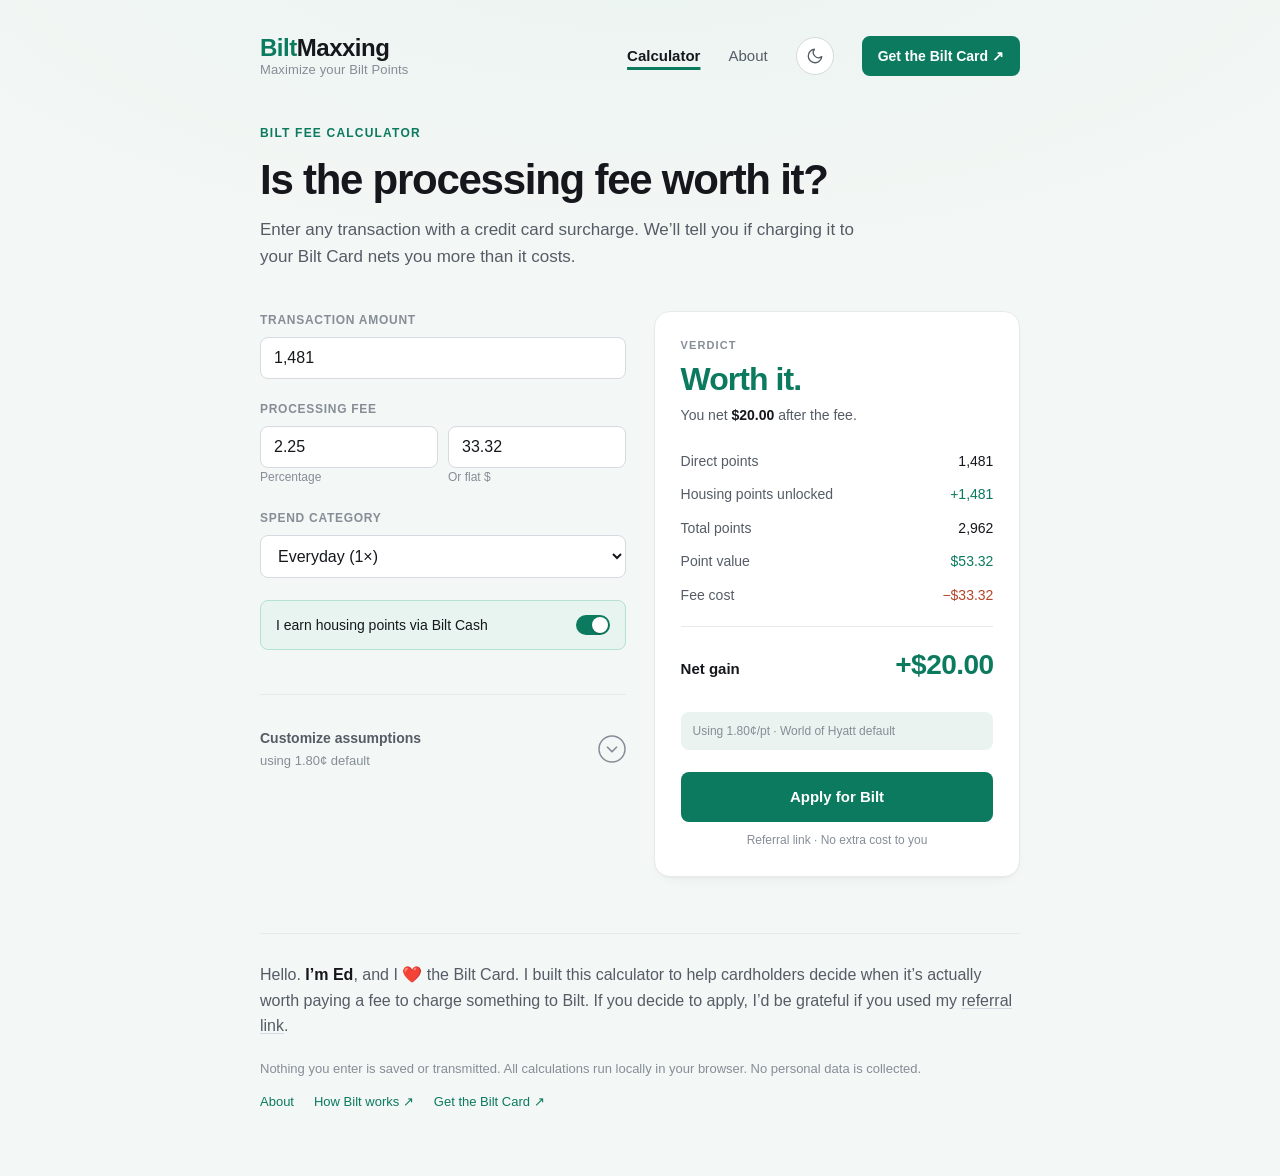
==== commit 4f7062c8: "chore: proper apostrophes" ====
--- a/index.html
+++ b/index.html
@@ -51,7 +51,7 @@
   <div class="hero">
     <div class="hero-eyebrow">Bilt fee calculator</div>
     <h2 class="hero-headline">Is the processing fee worth it?</h2>
-    <p class="hero-sub">Enter any transaction with a credit card surcharge. We'll tell you if charging it to your Bilt Card nets you more than it costs.</p>
+    <p class="hero-sub">Enter any transaction with a credit card surcharge. We’ll tell you if charging it to your Bilt Card nets you more than it costs.</p>
   </div>
 
   <div class="calc-grid">
@@ -131,7 +131,7 @@
               <div class="hm-insight" id="hmInsight" style="color:var(--ink-3);font-style:italic;font-size:13px;">Enter your housing payment to see your unlock threshold.</div>
               <div class="opt-toggle" onclick="toggleProgress()" role="checkbox" aria-checked="false" tabindex="0">
                 <div class="opt-box" id="progressBox" aria-hidden="true"></div>
-                Track this month's progress
+                Track this month’s progress
               </div>
               <div id="progressSection" style="display:none;margin-top:4px;">
                 <div class="field" style="margin-bottom:6px;">
@@ -193,7 +193,7 @@
   </div>
 
   <footer class="footer">
-    <div class="footer-note">Hello. <strong>I'm Ed</strong>, and I ❤️ the Bilt Card. I built this calculator to help cardholders decide when it's actually worth paying a fee to charge something to Bilt. If you decide to apply, I'd be grateful if you used my <a href="https://www.bilt.com/card?invite=K5TUKEWD" target="_blank" rel="noopener">referral link</a>.</div>
+    <div class="footer-note">Hello. <strong>I’m Ed</strong>, and I ❤️ the Bilt Card. I built this calculator to help cardholders decide when it’s actually worth paying a fee to charge something to Bilt. If you decide to apply, I’d be grateful if you used my <a href="https://www.bilt.com/card?invite=K5TUKEWD" target="_blank" rel="noopener">referral link</a>.</div>
     <div class="footer-line">Nothing you enter is saved or transmitted. All calculations run locally in your browser. No personal data is collected.</div>
     <div class="footer-links">
       <a href="about.html">About</a>
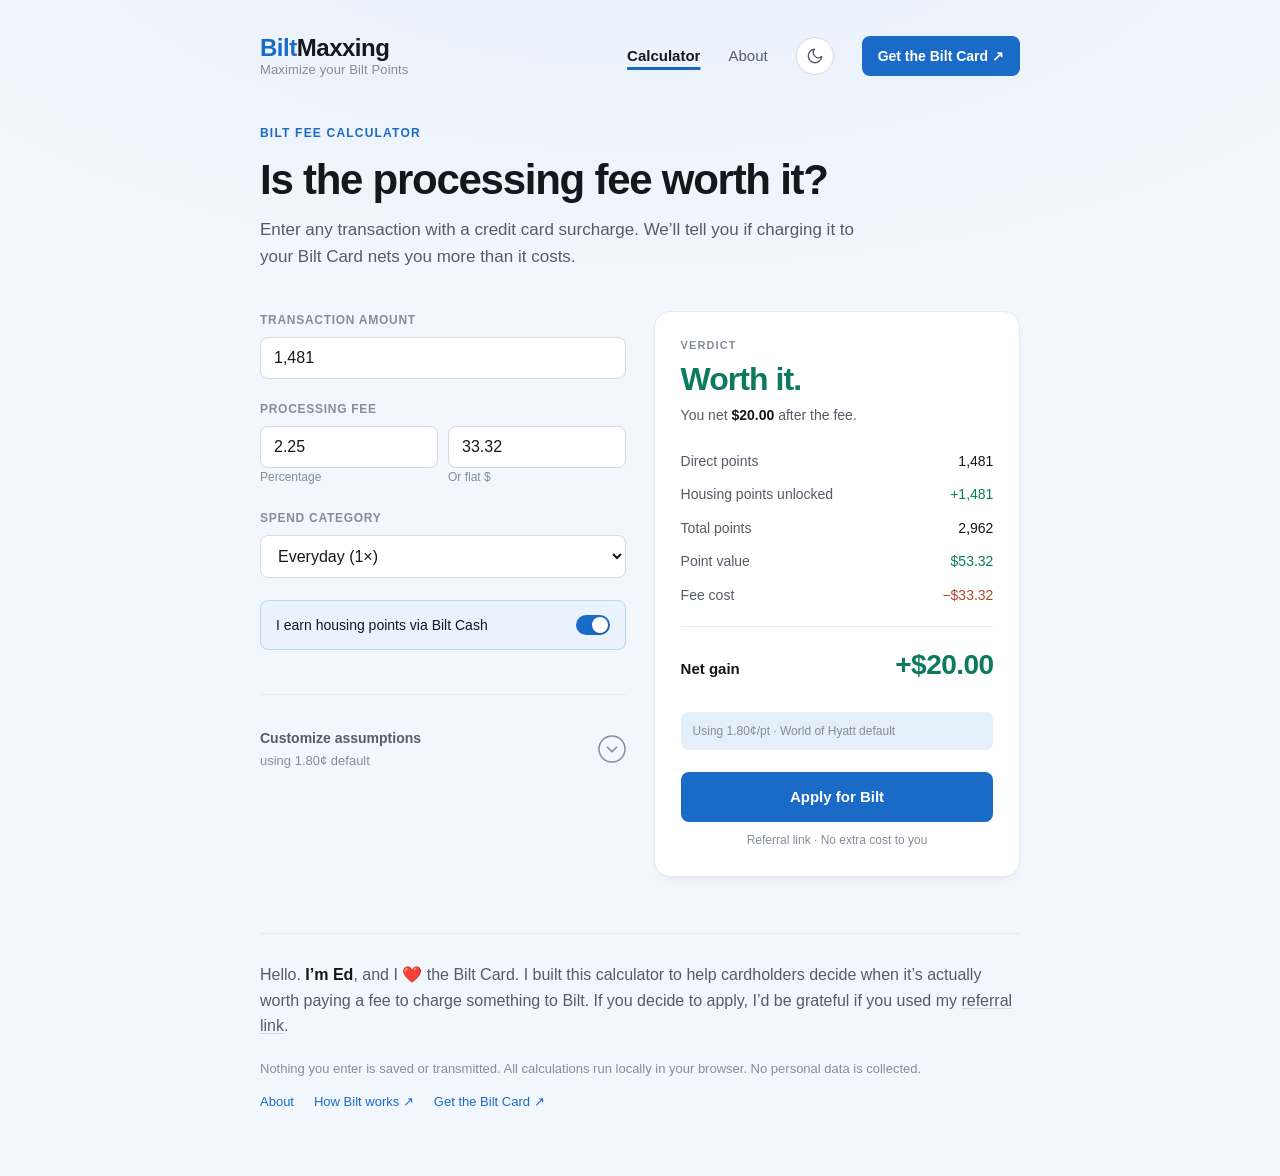
==== commit 87eeed76: "chore: make titles consistent" ====
--- a/index.html
+++ b/index.html
@@ -3,7 +3,7 @@
 <head>
   <meta charset="UTF-8" />
   <meta name="viewport" content="width=device-width, initial-scale=1.0" />
-  <title>BiltMaxxing — Is the processing fee worth it?</title>
+  <title>BiltMaxxing — Bilt Fee Calculator</title>
   <meta name="description" content="Enter any transaction with a credit card surcharge. Find out if paying it to your Bilt Card nets you more than it costs." />
   <link rel="icon" href="favicon.svg" type="image/svg+xml" />
   <link rel="stylesheet" href="style.css" />
--- a/style.css
+++ b/style.css
@@ -31,15 +31,15 @@
   --shadow-1: 0 1px 2px rgba(20,26,40,0.04), 0 6px 16px -10px rgba(20,26,40,0.12);
   --shadow-2: 0 2px 6px rgba(20,26,40,0.05), 0 18px 40px -18px rgba(20,26,40,0.22);
 
-  /* ── Theme A · Evergreen (default) ── */
-  --accent: #0B7A5E;
-  --accent-strong: #075F49;
-  --accent-press: #054536;
-  --accent-soft: #E7F4EF;
-  --accent-mid: #B4E1D2;
-  --accent-ink: #064A38;
-  --page-bg: #F3F7F5;
-  --page-tint: #EAF3EF;
+  /* ── Theme A · Bilt Blue (default) ── */
+  --accent: #1A6BC8;
+  --accent-strong: #1257A8;
+  --accent-press: #0D4285;
+  --accent-soft: #EAF2FD;
+  --accent-mid: #B8D5F7;
+  --accent-ink: #0C3470;
+  --page-bg: #F2F6FD;
+  --page-tint: #E5EFF9;
 }
 
 [data-theme="bilt"] {
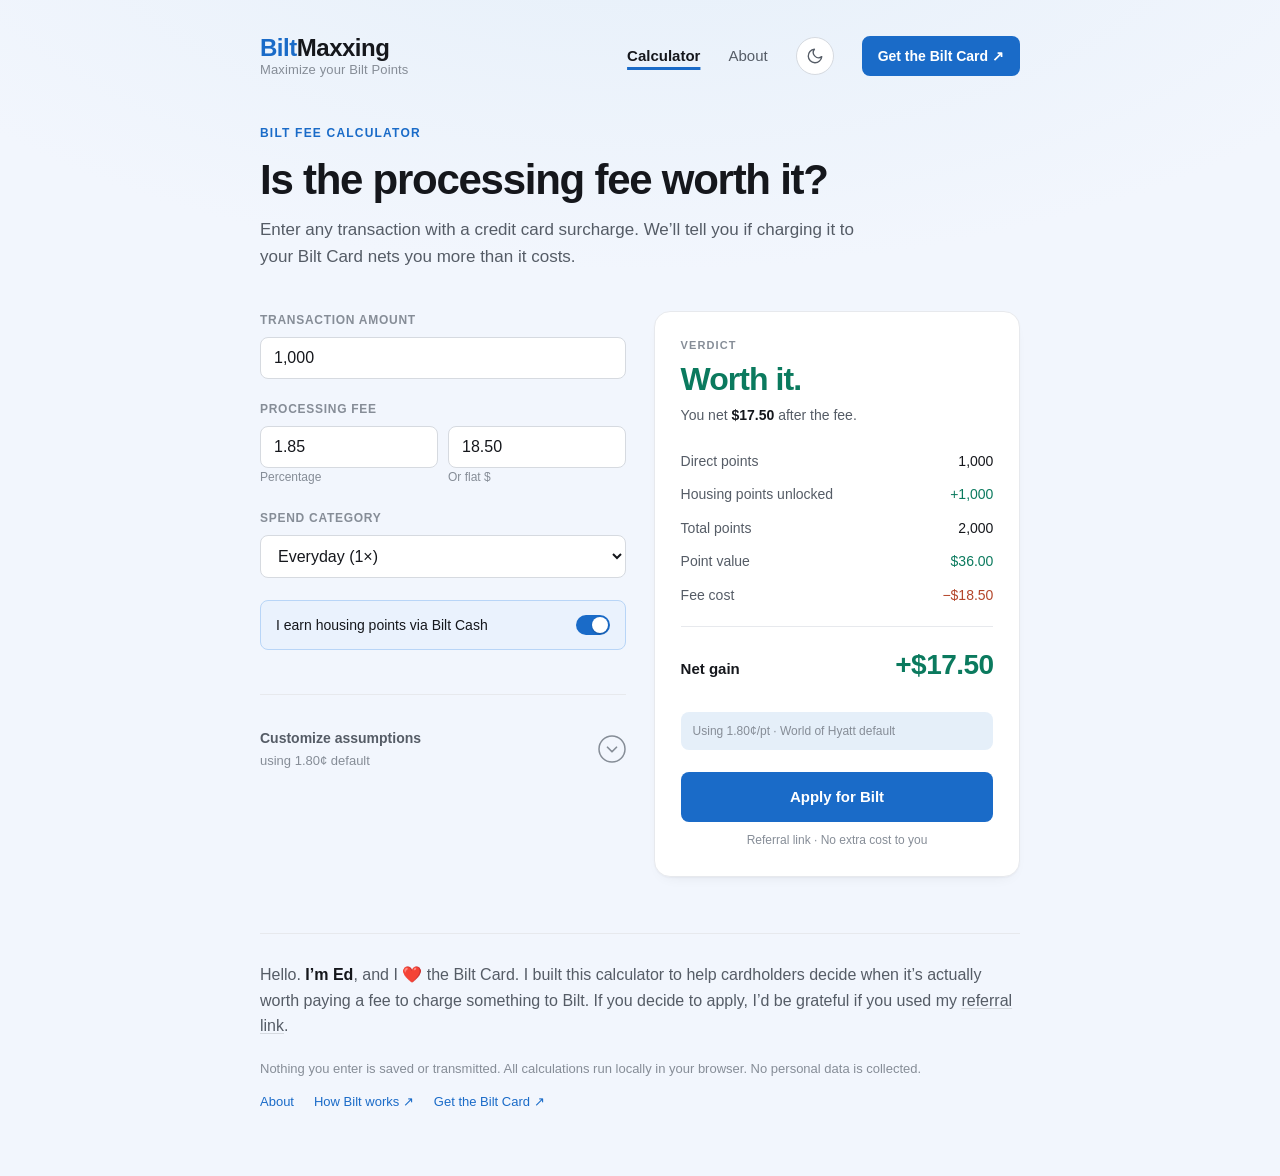
==== commit 5ab84a8c: "chore: better default values" ====
--- a/index.html
+++ b/index.html
@@ -59,14 +59,14 @@
 
       <div class="field">
         <label for="amount">Transaction amount</label>
-        <input type="number" id="amount" value="1481" min="0" oninput="syncFee();calc()" />
+        <input type="number" id="amount" value="1000" min="0" oninput="syncFee();calc()" />
       </div>
 
       <div class="field">
         <label>Processing fee</label>
         <div class="field-row">
           <div>
-            <input type="number" id="feePct" value="2.25" step="0.01" min="0" oninput="syncFee('pct')" />
+            <input type="number" id="feePct" value="1.85" step="0.01" min="0" oninput="syncFee('pct')" />
             <div class="field-hint">Percentage</div>
           </div>
           <div>
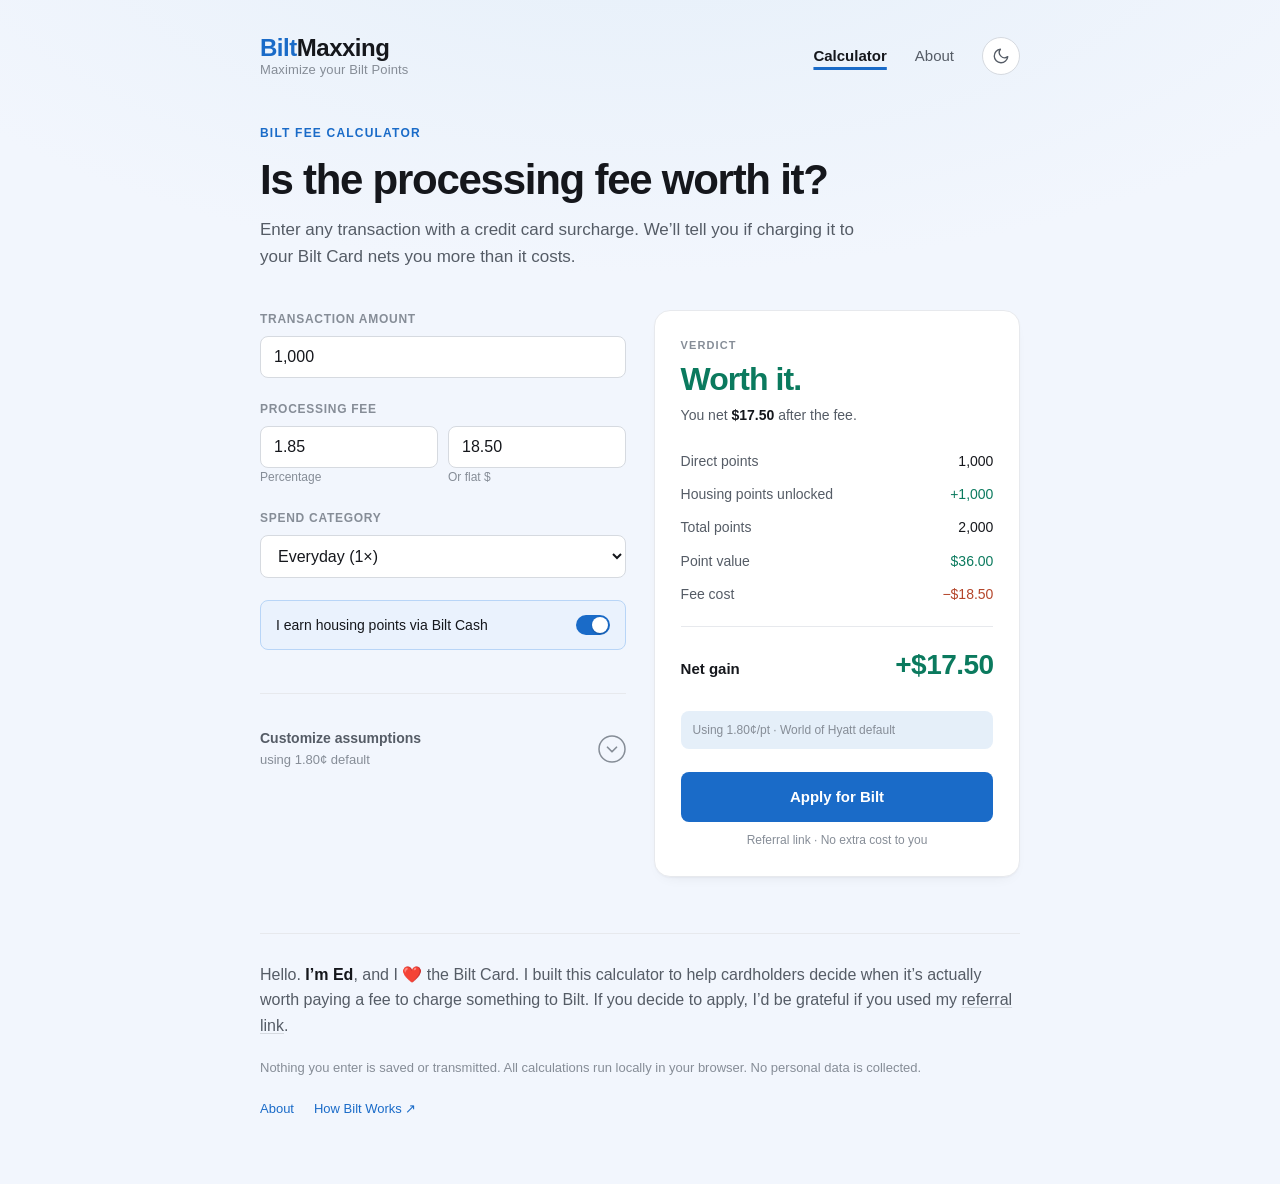
==== commit 99f32935: "chore: hide CTA buttons as they don't make clear they are referral links" ====
--- a/index.html
+++ b/index.html
@@ -6,6 +6,7 @@
   <title>BiltMaxxing — Bilt Fee Calculator</title>
   <meta name="description" content="Enter any transaction with a credit card surcharge. Find out if paying it to your Bilt Card nets you more than it costs." />
   <link rel="icon" href="favicon.svg" type="image/svg+xml" />
+  <link rel="apple-touch-icon" sizes="180x180" href="/apple-touch-icon.png" />
   <link rel="stylesheet" href="style.css" />
   <script>
     (function () {
@@ -44,7 +45,7 @@
         <svg class="ic-moon" viewBox="0 0 24 24" fill="none" stroke="currentColor" stroke-width="1.8" stroke-linecap="round" stroke-linejoin="round"><path d="M21 12.8A9 9 0 1 1 11.2 3a7 7 0 0 0 9.8 9.8Z"></path></svg>
         <svg class="ic-sun" viewBox="0 0 24 24" fill="none" stroke="currentColor" stroke-width="1.8" stroke-linecap="round" stroke-linejoin="round"><circle cx="12" cy="12" r="4"></circle><path d="M12 2v2M12 20v2M4.9 4.9l1.4 1.4M17.7 17.7l1.4 1.4M2 12h2M20 12h2M4.9 19.1l1.4-1.4M17.7 6.3l1.4-1.4"></path></svg>
       </button>
-      <a href="https://www.bilt.com/card?invite=K5TUKEWD" target="_blank" rel="noopener" class="nav-cta">Get the Bilt Card ↗</a>
+      <a href="https://www.bilt.com/card?invite=K5TUKEWD" target="_blank" rel="noopener" class="nav-cta hidden">Get the Bilt Card ↗</a>
     </div>
   </nav>
 
@@ -197,8 +198,8 @@
     <div class="footer-line">Nothing you enter is saved or transmitted. All calculations run locally in your browser. No personal data is collected.</div>
     <div class="footer-links">
       <a href="about.html">About</a>
-      <a href="https://biltrewards.com/card" target="_blank" rel="noopener">How Bilt works ↗</a>
-      <a href="https://www.bilt.com/card?invite=K5TUKEWD" target="_blank" rel="noopener">Get the Bilt Card ↗</a>
+      <a href="https://biltrewards.com/card" target="_blank" rel="noopener">How Bilt Works ↗</a>
+      <a href="https://www.bilt.com/card?invite=K5TUKEWD" target="_blank" rel="noopener" class="hidden">Get the Bilt Card ↗</a>
     </div>
   </footer>
 
--- a/style.css
+++ b/style.css
@@ -149,7 +149,7 @@
 .footer-line { font-size: 13px; color: var(--ink-3); line-height: 1.6; }
 .footer-line a { color: var(--accent); text-decoration: none; }
 .footer-line a:hover { text-decoration: underline; }
-.footer-links { display: flex; flex-wrap: wrap; gap: 1.25rem; margin-top: 4px; }
+.footer-links { display: flex; flex-wrap: wrap; gap: 1.25rem; margin-top: 12px; }
 .footer-links a { font-size: 13px; font-weight: 500; color: var(--accent); text-decoration: none; cursor: pointer; }
 .footer-links a:hover { text-decoration: underline; }
 
@@ -390,3 +390,7 @@
   box-shadow: none;
 }
 [data-surface="solid"] .caveat { border-left: 3px solid var(--neg); }
+
+.hidden {
+  display: none;
+}
